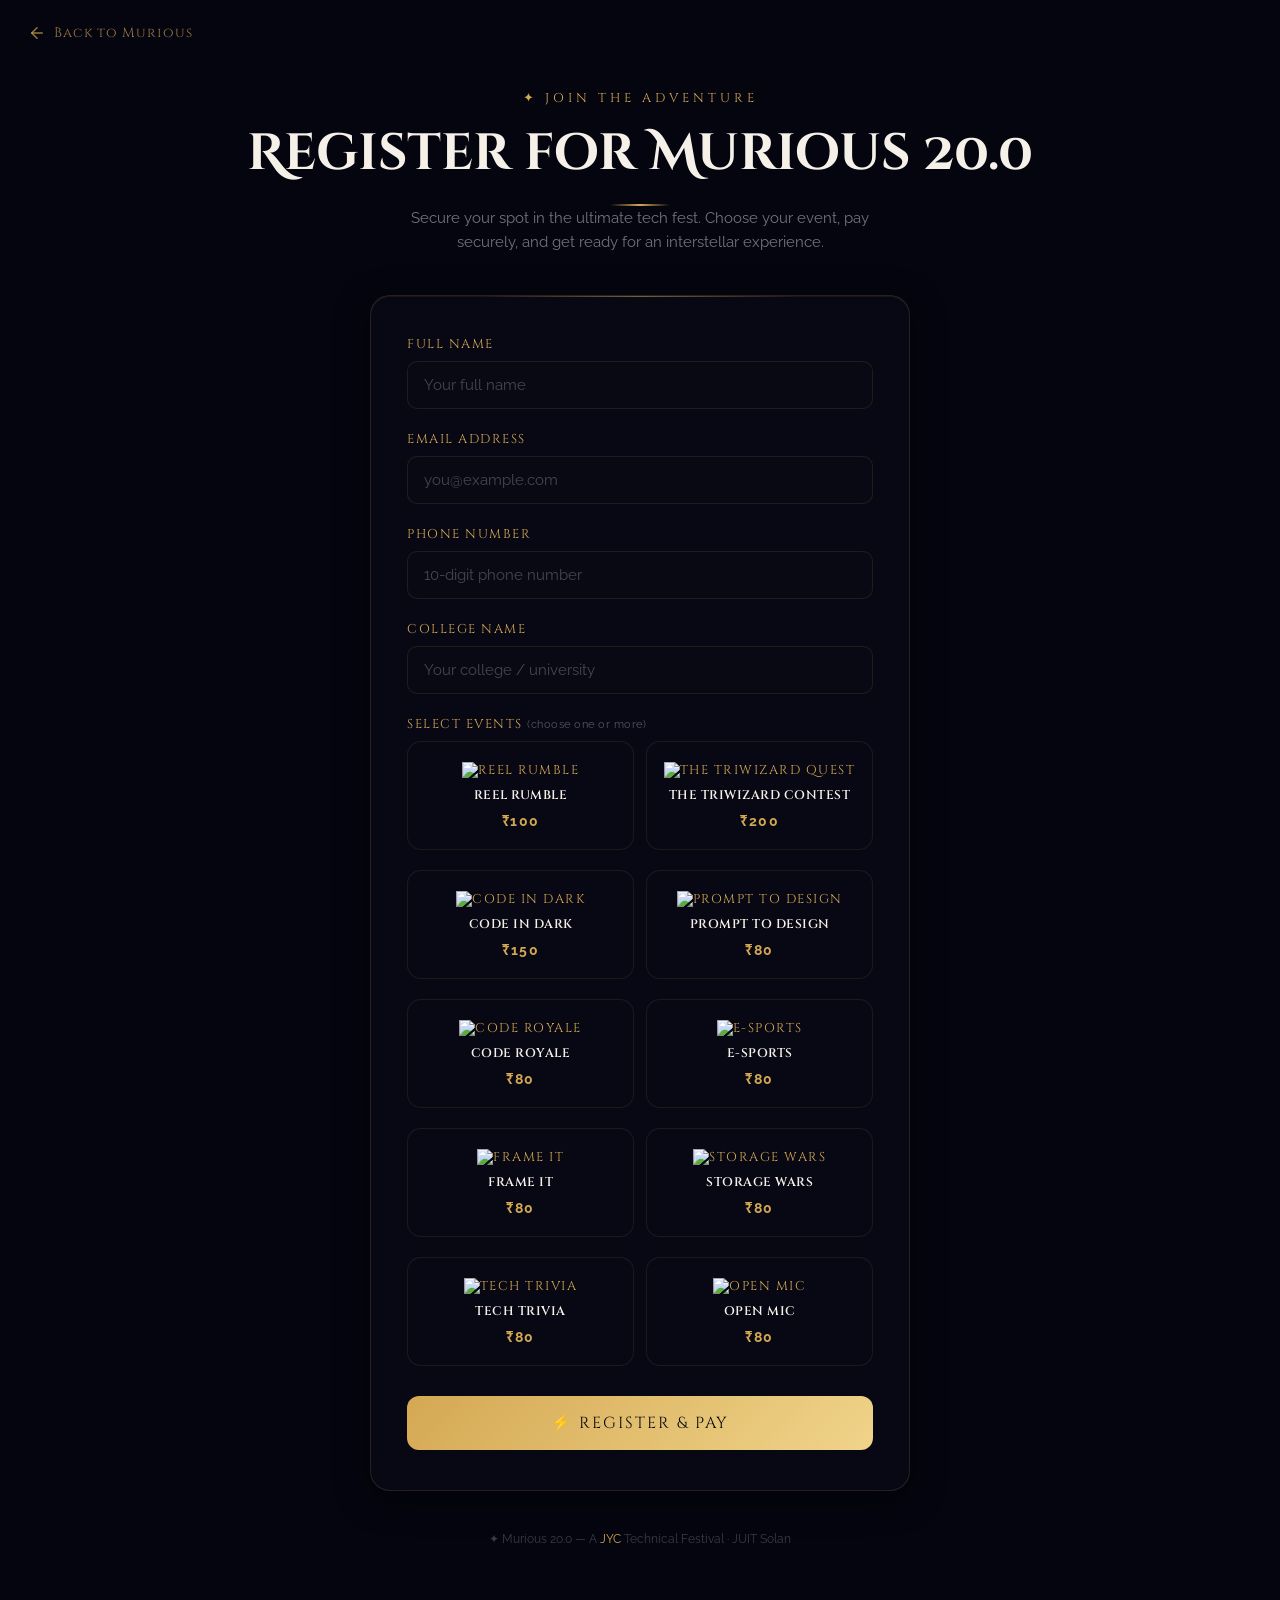
==== register.html @ 8a442b7a "added events to registration form" ====
<!DOCTYPE html>
<html lang="en">

<head>
    <meta charset="UTF-8">
    <meta name="viewport" content="width=device-width, initial-scale=1.0">
    <title>Register — Murious 20.0 | JUIT Tech Fest</title>
    <meta name="description"
        content="Register for Murious 20.0 events — Coding Contest, Hackathon, Robotics Challenge & more. Secure your spot now!">
    <link rel="preconnect" href="https://fonts.googleapis.com">
    <link rel="preconnect" href="https://fonts.gstatic.com" crossorigin>
    <link
        href="https://fonts.googleapis.com/css2?family=Cinzel+Decorative:wght@400;700;900&family=Cinzel:wght@400;600;700&family=Raleway:wght@300;400;500;600;700&display=swap"
        rel="stylesheet">
    <link rel="icon" type="image/svg+xml" href="assets/images/Murious Logo.svg">
    <link rel="stylesheet" href="css/register.css">
</head>

<body>

    <!-- Starfield Background -->
    <div class="starfield" id="starfield"></div>

    <!-- Page Content -->
    <div class="reg-page">

        <!-- Back to Home -->
        <a href="index.html" class="back-link">
            <svg width="18" height="18" viewBox="0 0 24 24" fill="none" stroke="currentColor" stroke-width="2"
                stroke-linecap="round" stroke-linejoin="round">
                <path d="M19 12H5" />
                <path d="M12 19l-7-7 7-7" />
            </svg>
            Back to Murious
        </a>

        <!-- Header -->
        <header class="reg-header">
            <span class="section-tag">✦ Join the Adventure</span>
            <h1 class="page-title">Register for Murious 20.0</h1>
            <div class="title-ornament"></div>
            <p class="page-subtitle">Secure your spot in the ultimate tech fest. Choose your event, pay securely, and
                get ready for an interstellar experience.</p>
        </header>

        <!-- Registration Form Card -->
        <div class="reg-card">

            <!-- Loading Overlay -->
            <div class="reg-loading-overlay" id="regLoading">
                <div class="reg-spinner"></div>
                <span>Processing Payment...</span>
            </div>

            <form id="registerForm" novalidate>
                <div class="form-group">
                    <label for="regName">Full Name</label>
                    <input type="text" id="regName" placeholder="Your full name" required>
                </div>

                <div class="form-group">
                    <label for="regEmail">Email Address</label>
                    <input type="email" id="regEmail" placeholder="you@example.com" required>
                </div>

                <div class="form-group">
                    <label for="regPhone">Phone Number</label>
                    <input type="tel" id="regPhone" placeholder="10-digit phone number" required>
                </div>

                <div class="form-group">
                    <label for="regCollege">College Name</label>
                    <input type="text" id="regCollege" placeholder="Your college / university" required>
                </div>

                <!-- Multi-Event Selection -->
                <div class="form-group">
                    <label>Select Events <span class="label-hint">(choose one or more)</span></label>
                    <div class="event-grid" id="eventGrid">
                        <label class="event-card" data-event="REEL RUMBLE" data-fee="150">
                            <input type="checkbox" name="events" value="REEL RUMBLE" data-fee="150">
                            <div class="event-card-inner">
                                <span class="event-icon"><img src="images\reel.png" alt="REEL RUMBLE" class="event-img"></span>
                                <span class="event-name">REEL RUMBLE</span>
                                <span class="event-fee">₹100</span>
                            </div>
                            <div class="event-check">✓</div>
                        </label>
                        <label class="event-card" data-event="the triwizard contest" data-fee="200">
                            <input type="checkbox" name="events" value="the triwizard contest" data-fee="200">
                            <div class="event-card-inner">
                                <span class="event-icon"><img src="images\TREASURE.png" alt="THE TRIWIZARD QUEST" class="event-img"></span>
                                <span class="event-name">the triwizard contest</span>
                                <span class="event-fee">₹200</span>
                            </div>
                            <div class="event-check">✓</div>
                        </label>
                        <label class="event-card" data-event="CODE IN DARK" data-fee="75">
                            <input type="checkbox" name="events" value="CODE IN DARK" data-fee="75">
                            <div class="event-card-inner">
                                <span class="event-icon"><img src="images\codeinblack.png" alt="CODE IN DARK" class="event-img"></span>
                                <span class="event-name">CODE IN DARK</span>
                                <span class="event-fee">₹150</span>
                            </div>
                            <div class="event-check">✓</div>
                        </label>
                        <label class="event-card" data-event="PROMPT TO DESIGN" data-fee="80">
                            <input type="checkbox" name="events" value="PROMPT TO DESIGN" data-fee="80">
                            <div class="event-card-inner">
                                <span class="event-icon"><img src="images\cloud.png" alt="PROMPT TO DESIGN" class="event-img"></span>
                                <span class="event-name">PROMPT TO DESIGN</span>
                                <span class="event-fee">₹80</span>
                            </div>
                            <div class="event-check">✓</div>
                             </label>
                              <label class="event-card" data-event="CODE ROYALE" data-fee="80">
                            <input type="checkbox" name="events" value="CODE ROYALE" data-fee="80">
                            <div class="event-card-inner">
                                <span class="event-icon"> <img src="images\laptop.png" alt="CODE ROYALE" class="event-img"></span>
                                <span class="event-name">CODE ROYALE</span>
                                <span class="event-fee">₹80</span>
                            </div>
                            <div class="event-check">✓</div>
                        </label>
                         <label class="event-card" data-event="E-SPORTS" data-fee="80">
                            <input type="checkbox" name="events" value="E-SPORTS" data-fee="80">
                            <div class="event-card-inner">
                                <span class="event-icon"> <img src="images\console.png" alt="E-SPORTS" class="event-img"></span>
                                <span class="event-name">E-SPORTS</span>
                                <span class="event-fee">₹80</span>
                            </div>
                            <div class="event-check">✓</div>
                        </label>
                        <label class="event-card" data-event="FRAME IT" data-fee="80">
                            <input type="checkbox" name="events" value="FRAME IT" data-fee="80">
                            <div class="event-card-inner">
                                <span class="event-icon"> <img src="images\camera.png" alt="FRAME IT" class="event-img"></span>
                                <span class="event-name">FRAME IT</span>
                                <span class="event-fee">₹80</span>
                            </div>
                            <div class="event-check">✓</div>
                        </label>
                        <label class="event-card" data-event="STORAGE WARS" data-fee="80">
                            <input type="checkbox" name="events" value="STORAGE WARS" data-fee="80">
                            <div class="event-card-inner">
                                <span class="event-icon"> <img src="images\sword.png" alt="STORAGE WARS" class="event-img"></span>
                                <span class="event-name">STORAGE WARS</span>
                                <span class="event-fee">₹80</span>
                            </div>
                            <div class="event-check">✓</div>
                        </label>
                        <label class="event-card" data-event="TECH TRIVIA" data-fee="80">
                            <input type="checkbox" name="events" value="TECH TRIVIA" data-fee="80">
                            <div class="event-card-inner">
                                <span class="event-icon"> <img src="images\camera.png" alt="TECH TRIVIA" class="event-img"></span>
                                <span class="event-name">TECH TRIVIA</span>
                                <span class="event-fee">₹80</span>
                            </div>
                            <div class="event-check">✓</div>
                        </label>
                        <label class="event-card" data-event="OPEN MIC" data-fee="80">
                            <input type="checkbox" name="events" value="OPEN MIC" data-fee="80">
                            <div class="event-card-inner">
                                <span class="event-icon"> <img src="images\openmic1.png" alt="OPEN MIC" class="event-img"></span>
                                <span class="event-name">OPEN MIC</span>
                                <span class="event-fee">₹80</span>
                            </div>
                            <div class="event-check">✓</div>
                        </label>
                        
                        
                        
                    </div>
                </div>

                <!-- Dynamic Total Fee Display -->
                <div class="fee-display" id="feeDisplay" style="display:none;">
                    <div class="fee-left">
                        <span class="fee-label">Total Fee</span>
                        <span class="fee-count" id="feeCount">0 events selected</span>
                    </div>
                    <span class="fee-amount" id="feeAmount">₹0</span>
                </div>

                <button type="submit" class="reg-submit" id="registerBtn">
                    <span class="btn-text">⚡ Register & Pay</span>
                    <span class="btn-magic">✦ Mischief Managed! ✦</span>
                </button>
            </form>
        </div>

        <!-- Toast Messages -->
        <div class="reg-message reg-message--success" id="regSuccess">
            <span class="reg-msg-icon">✦</span>
            <div>
                <strong>Registration Successful!</strong>
                <p>Your spot has been secured. Check your email for confirmation.</p>
            </div>
        </div>
        <div class="reg-message reg-message--error" id="regError">
            <span class="reg-msg-icon">⚠</span>
            <div>
                <strong>Payment Failed</strong>
                <p id="regErrorMsg">Something went wrong. Please try again.</p>
            </div>
        </div>

        <!-- Footer -->
        <footer class="reg-footer">
            <p>✦ Murious 20.0 — A <a href="https://jyc.co.in/" target="_blank">JYC</a> Technical Festival · JUIT Solan
            </p>
        </footer>

    </div>

    <!-- Firebase SDK -->
    <script src="https://www.gstatic.com/firebasejs/10.12.0/firebase-app-compat.js"></script>
    <script src="https://www.gstatic.com/firebasejs/10.12.0/firebase-firestore-compat.js"></script>
    <!-- Razorpay SDK -->
    <script src="https://checkout.razorpay.com/v1/checkout.js"></script>
    <!-- Registration Script -->
    <script src="js/register.js"></script>

</body>

</html>
---- css/register.css ----
/* ═══════════════════════════════════════════════════════
   MURIOUS 20.0 — Registration Page Styles
   Standalone page with same cinematic theme
   ═══════════════════════════════════════════════════════ */

/* ── Stars background animation ── */
@keyframes twinkle {

    0%,
    100% {
        opacity: 0.3;
    }

    50% {
        opacity: 1;
    }
}

@keyframes floatUp {
    0% {
        transform: translateY(0) scale(1);
        opacity: 0.6;
    }

    100% {
        transform: translateY(-100vh) scale(0);
        opacity: 0;
    }
}

@keyframes feeSlideIn {
    0% {
        opacity: 0;
        transform: translateY(8px);
    }

    100% {
        opacity: 1;
        transform: translateY(0);
    }
}

@keyframes feeGlow {

    0%,
    100% {
        box-shadow: 0 0 15px rgba(212, 168, 83, 0.2);
    }

    50% {
        box-shadow: 0 0 30px rgba(212, 168, 83, 0.5), 0 0 60px rgba(212, 168, 83, 0.15);
    }
}

@keyframes spin {
    to {
        transform: rotate(360deg);
    }
}

@keyframes slideInRight {
    0% {
        transform: translateX(120%);
        opacity: 0;
    }

    100% {
        transform: translateX(0);
        opacity: 1;
    }
}

@keyframes slideOutRight {
    0% {
        transform: translateX(0);
        opacity: 1;
    }

    100% {
        transform: translateX(120%);
        opacity: 0;
    }
}

@keyframes heroGlow {

    0%,
    100% {
        text-shadow: 0 0 20px rgba(212, 168, 83, 0.3);
    }

    50% {
        text-shadow: 0 0 40px rgba(212, 168, 83, 0.6), 0 0 80px rgba(212, 168, 83, 0.2);
    }
}

/* ── Base ── */
* {
    margin: 0;
    padding: 0;
    box-sizing: border-box;
}

body {
    font-family: 'Raleway', sans-serif;
    background: #050510;
    color: #e8e4df;
    min-height: 100vh;
    overflow-x: hidden;
    position: relative;
}

/* ── Starfield Background ── */
.starfield {
    position: fixed;
    top: 0;
    left: 0;
    width: 100%;
    height: 100%;
    z-index: 0;
    pointer-events: none;
    overflow: hidden;
}

.star {
    position: absolute;
    width: 2px;
    height: 2px;
    background: #fff;
    border-radius: 50%;
    animation: twinkle var(--duration, 3s) ease-in-out infinite;
    animation-delay: var(--delay, 0s);
    opacity: 0.3;
}

.star.large {
    width: 3px;
    height: 3px;
    box-shadow: 0 0 6px 1px rgba(212, 168, 83, 0.4);
}

/* ── Floating particles ── */
.particle {
    position: fixed;
    width: 4px;
    height: 4px;
    background: radial-gradient(circle, rgba(212, 168, 83, 0.6), transparent);
    border-radius: 50%;
    animation: floatUp var(--speed, 12s) linear infinite;
    animation-delay: var(--delay, 0s);
    z-index: 0;
    pointer-events: none;
}

/* ── Page wrapper ── */
.reg-page {
    position: relative;
    z-index: 1;
    display: flex;
    flex-direction: column;
    align-items: center;
    min-height: 100vh;
    padding: 30px 20px 60px;
}

/* ── Back to Home link ── */
.back-link {
    position: absolute;
    top: 24px;
    left: 28px;
    display: flex;
    align-items: center;
    gap: 8px;
    font-family: 'Cinzel', serif;
    font-size: 0.85rem;
    color: rgba(212, 168, 83, 0.7);
    text-decoration: none;
    transition: all 0.3s;
    letter-spacing: 1px;
    z-index: 10;
}

.back-link:hover {
    color: #f0d48a;
    transform: translateX(-3px);
}

.back-link svg {
    transition: transform 0.3s;
}

.back-link:hover svg {
    transform: translateX(-4px);
}

/* ── Page Header ── */
.reg-header {
    text-align: center;
    margin-top: 60px;
    margin-bottom: 40px;
}

.reg-header .section-tag {
    font-family: 'Cinzel', serif;
    font-size: 0.8rem;
    letter-spacing: 4px;
    text-transform: uppercase;
    color: #d4a853;
    margin-bottom: 12px;
    display: block;
}

.reg-header .page-title {
    font-family: 'Cinzel Decorative', serif;
    font-size: clamp(2rem, 5vw, 3.2rem);
    color: #f5f0e8;
    font-weight: 700;
    margin-bottom: 8px;
    animation: heroGlow 4s ease-in-out infinite;
}

.reg-header .page-subtitle {
    font-size: 0.95rem;
    color: rgba(156, 163, 175, 0.7);
    max-width: 500px;
    margin: 0 auto;
    line-height: 1.6;
}

.title-ornament {
    width: 60px;
    height: 2px;
    background: linear-gradient(90deg, transparent, #d4a853, transparent);
    margin: 16px auto 0;
    border-radius: 2px;
}

/* ── Form Card ── */
.reg-card {
    width: 100%;
    max-width: 540px;
    background: rgba(12, 12, 25, 0.65);
    border: 1px solid rgba(212, 168, 83, 0.15);
    border-radius: 20px;
    padding: 40px 36px;
    backdrop-filter: blur(20px);
    -webkit-backdrop-filter: blur(20px);
    box-shadow:
        0 8px 32px rgba(0, 0, 0, 0.6),
        inset 0 1px 0 rgba(212, 168, 83, 0.08);
    position: relative;
    overflow: hidden;
    transition: border-color 0.4s, box-shadow 0.4s;
}

.reg-card:hover {
    border-color: rgba(212, 168, 83, 0.3);
    box-shadow:
        0 12px 48px rgba(0, 0, 0, 0.7),
        0 0 30px rgba(212, 168, 83, 0.06),
        inset 0 1px 0 rgba(212, 168, 83, 0.12);
}

/* Card glow accent line */
.reg-card::before {
    content: '';
    position: absolute;
    top: 0;
    left: 50%;
    transform: translateX(-50%);
    width: 60%;
    height: 1px;
    background: linear-gradient(90deg, transparent, rgba(212, 168, 83, 0.5), transparent);
}

/* ── Form Groups ── */
.form-group {
    margin-bottom: 22px;
}

.form-group label {
    display: block;
    font-family: 'Cinzel', serif;
    font-size: 0.8rem;
    letter-spacing: 1.5px;
    text-transform: uppercase;
    color: #d4a853;
    margin-bottom: 8px;
}

.form-group input,
.form-group select {
    width: 100%;
    padding: 14px 16px;
    background: rgba(10, 10, 20, 0.7);
    border: 1px solid rgba(212, 168, 83, 0.12);
    border-radius: 10px;
    color: #e8e4df;
    font-family: 'Raleway', sans-serif;
    font-size: 0.95rem;
    transition: all 0.3s;
    outline: none;
}

.form-group input::placeholder {
    color: rgba(156, 163, 175, 0.4);
}

.form-group input:focus,
.form-group select:focus {
    border-color: rgba(212, 168, 83, 0.5);
    box-shadow: 0 0 16px rgba(212, 168, 83, 0.1);
    background: rgba(10, 10, 20, 0.9);
}

.form-group input.invalid {
    border-color: rgba(239, 68, 68, 0.6);
    box-shadow: 0 0 12px rgba(239, 68, 68, 0.1);
}

/* ── Label hint ── */
.label-hint {
    font-family: 'Raleway', sans-serif;
    font-size: 0.7rem;
    font-weight: 400;
    letter-spacing: 0.5px;
    text-transform: none;
    color: rgba(156, 163, 175, 0.5);
}

/* ── Event Checkbox Cards Grid ── */
.event-grid {
    display: grid;
    grid-template-columns: 1fr 1fr;
    gap: 12px;
}

.event-card {
    position: relative;
    cursor: pointer;
    display: block;
    text-transform: none;
    letter-spacing: 0;
    margin: 0;
}

.event-card input[type="checkbox"] {
    position: absolute;
    opacity: 0;
    width: 0;
    height: 0;
    pointer-events: none;
}

.event-card-inner {
    display: flex;
    flex-direction: column;
    align-items: center;
    gap: 8px;
    padding: 20px 12px;
    background: rgba(10, 10, 20, 0.6);
    border: 1px solid rgba(212, 168, 83, 0.1);
    border-radius: 14px;
    transition: all 0.3s cubic-bezier(0.25, 0.46, 0.45, 0.94);
    text-align: center;
}

.event-card:hover .event-card-inner {
    border-color: rgba(212, 168, 83, 0.3);
    background: rgba(10, 10, 20, 0.8);
    transform: translateY(-2px);
}

.event-card input:checked~.event-card-inner {
    border-color: rgba(212, 168, 83, 0.6);
    background: rgba(212, 168, 83, 0.08);
    box-shadow: 0 0 20px rgba(212, 168, 83, 0.12), inset 0 0 20px rgba(212, 168, 83, 0.04);
}

/* .event-icon {
    font-size: 1.8rem;
    line-height: 1; */
   .event-icon img {
    width: 45px;
    height: 45px;
    object-fit: contain;
}


.event-name {
    font-family: 'Cinzel', serif;
    font-size: 0.78rem;
    font-weight: 600;
    color: #f5f0e8;
    letter-spacing: 0.5px;
}

.event-fee {
    font-family: 'Raleway', sans-serif;
    font-size: 0.9rem;
    font-weight: 700;
    color: #d4a853;
}

/* Checkmark badge */
.event-check {
    position: absolute;
    top: 8px;
    right: 8px;
    width: 22px;
    height: 22px;
    border-radius: 50%;
    background: #d4a853;
    color: #0a0a0f;
    font-size: 0.75rem;
    font-weight: 700;
    display: flex;
    align-items: center;
    justify-content: center;
    opacity: 0;
    transform: scale(0.5);
    transition: all 0.25s cubic-bezier(0.34, 1.56, 0.64, 1);
}

.event-card input:checked~.event-check {
    opacity: 1;
    transform: scale(1);
}

/* Error state for event grid */
.event-grid.invalid .event-card-inner {
    border-color: rgba(239, 68, 68, 0.4);
}

/* ── Fee Display (Total) ── */
.fee-display {
    display: flex;
    align-items: center;
    justify-content: space-between;
    padding: 16px 20px;
    background: rgba(212, 168, 83, 0.06);
    border: 1px solid rgba(212, 168, 83, 0.2);
    border-radius: 12px;
    margin-bottom: 24px;
    animation: feeGlow 3s ease-in-out infinite;
}

.fee-left {
    display: flex;
    flex-direction: column;
    gap: 2px;
}

.fee-label {
    font-family: 'Cinzel', serif;
    font-size: 0.85rem;
    letter-spacing: 1px;
    color: rgba(212, 168, 83, 0.8);
}

.fee-count {
    font-family: 'Raleway', sans-serif;
    font-size: 0.72rem;
    color: rgba(156, 163, 175, 0.5);
    letter-spacing: 0.5px;
}

.fee-amount {
    font-family: 'Cinzel Decorative', serif;
    font-size: 1.6rem;
    font-weight: 700;
    color: #f0d48a;
    text-shadow: 0 0 20px rgba(212, 168, 83, 0.3);
    transition: all 0.3s;
}

/* ── Submit Button ── */
.reg-submit {
    width: 100%;
    padding: 16px 32px;
    font-family: 'Cinzel', serif;
    font-size: 1rem;
    letter-spacing: 2px;
    text-transform: uppercase;
    color: #0a0a0f;
    background: linear-gradient(135deg, #d4a853, #f0d48a, #d4a853);
    background-size: 200% 200%;
    border: none;
    border-radius: 12px;
    cursor: pointer;
    position: relative;
    overflow: hidden;
    transition: all 0.4s;
}

.reg-submit:hover {
    background-position: 100% 50%;
    box-shadow: 0 4px 24px rgba(212, 168, 83, 0.4);
    transform: translateY(-2px);
}

.reg-submit:active {
    transform: translateY(0);
}

.reg-submit .btn-text {
    position: relative;
    z-index: 1;
    transition: opacity 0.3s;
}

.reg-submit .btn-magic {
    position: absolute;
    top: 50%;
    left: 50%;
    transform: translate(-50%, -50%);
    opacity: 0;
    transition: opacity 0.3s;
    white-space: nowrap;
}

.reg-submit.submitted .btn-text {
    opacity: 0;
}

.reg-submit.submitted .btn-magic {
    opacity: 1;
}

/* ── Loading Overlay ── */
.reg-loading-overlay {
    position: absolute;
    top: 0;
    left: 0;
    right: 0;
    bottom: 0;
    background: rgba(5, 5, 16, 0.85);
    backdrop-filter: blur(5px);
    display: flex;
    flex-direction: column;
    align-items: center;
    justify-content: center;
    gap: 16px;
    border-radius: 20px;
    z-index: 50;
    opacity: 0;
    pointer-events: none;
    transition: opacity 0.3s;
}

.reg-loading-overlay.active {
    opacity: 1;
    pointer-events: all;
}

.reg-spinner {
    width: 40px;
    height: 40px;
    border: 3px solid rgba(212, 168, 83, 0.15);
    border-top-color: #d4a853;
    border-radius: 50%;
    animation: spin 0.8s linear infinite;
}

.reg-loading-overlay span {
    font-family: 'Cinzel', serif;
    font-size: 0.85rem;
    color: #d4a853;
    letter-spacing: 2px;
}

/* ── Toast Messages ── */
.reg-message {
    position: fixed;
    top: 28px;
    right: 28px;
    display: flex;
    align-items: center;
    gap: 14px;
    padding: 18px 24px;
    border-radius: 14px;
    backdrop-filter: blur(20px);
    z-index: 100;
    transform: translateX(120%);
    transition: transform 0.4s cubic-bezier(0.34, 1.56, 0.64, 1);
    max-width: 400px;
}

.reg-message.active {
    transform: translateX(0);
}

.reg-message--success {
    background: rgba(16, 185, 129, 0.15);
    border: 1px solid rgba(16, 185, 129, 0.3);
}

.reg-message--error {
    background: rgba(239, 68, 68, 0.15);
    border: 1px solid rgba(239, 68, 68, 0.3);
}

.reg-msg-icon {
    font-size: 1.5rem;
    flex-shrink: 0;
}

.reg-message--success .reg-msg-icon {
    color: #10b981;
}

.reg-message--error .reg-msg-icon {
    color: #ef4444;
}

.reg-message strong {
    display: block;
    font-size: 0.95rem;
    margin-bottom: 3px;
    color: #f5f0e8;
}

.reg-message p {
    font-size: 0.82rem;
    color: rgba(156, 163, 175, 0.8);
    line-height: 1.4;
    margin: 0;
}

/* ── Footer ── */
.reg-footer {
    margin-top: auto;
    padding-top: 40px;
    text-align: center;
    font-size: 0.78rem;
    color: rgba(156, 163, 175, 0.35);
}

.reg-footer a {
    color: #d4a853;
    text-decoration: none;
    transition: color 0.3s;
}

.reg-footer a:hover {
    color: #f0d48a;
}

/* ── Responsive ── */
@media (max-width: 600px) {
    .reg-page {
        padding: 20px 14px 40px;
    }

    .reg-header {
        margin-top: 50px;
    }

    .back-link {
        top: 16px;
        left: 16px;
        font-size: 0.78rem;
    }

    .reg-card {
        padding: 28px 20px;
        border-radius: 16px;
    }

    .fee-display {
        flex-direction: column;
        gap: 6px;
        text-align: center;
    }

    .event-grid {
        grid-template-columns: 1fr;
    }

    .reg-message {
        top: auto;
        bottom: 20px;
        right: 12px;
        left: 12px;
        max-width: none;
    }
}
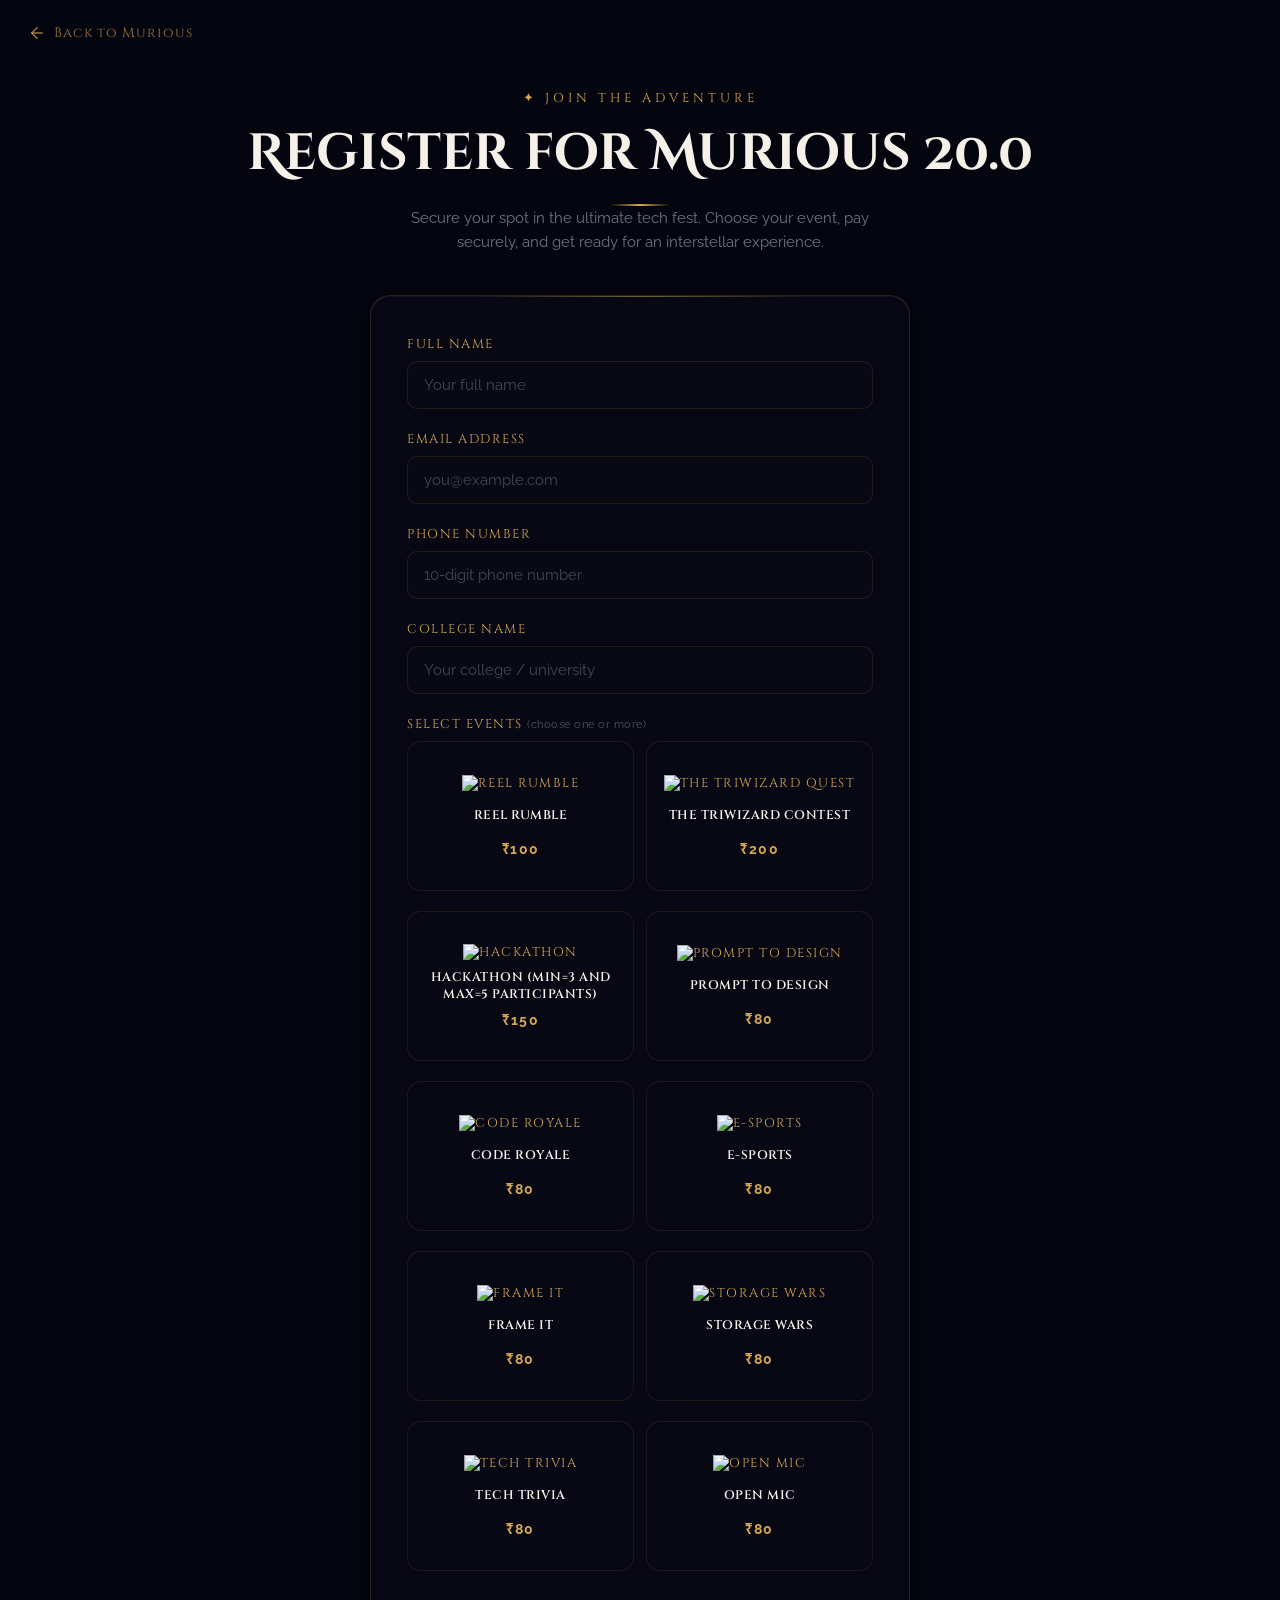
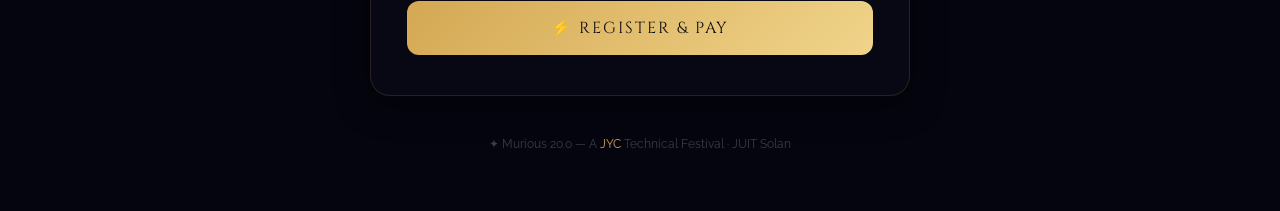
==== commit 033af7db: "included hackathon in events" ====
--- a/register.html
+++ b/register.html
@@ -95,11 +95,11 @@
                             </div>
                             <div class="event-check">✓</div>
                         </label>
-                        <label class="event-card" data-event="CODE IN DARK" data-fee="75">
-                            <input type="checkbox" name="events" value="CODE IN DARK" data-fee="75">
-                            <div class="event-card-inner">
-                                <span class="event-icon"><img src="images\codeinblack.png" alt="CODE IN DARK" class="event-img"></span>
-                                <span class="event-name">CODE IN DARK</span>
+                        <label class="event-card" data-event="HACKATHON" data-fee="75">
+                            <input type="checkbox" name="events" value="HACKATHON" data-fee="75">
+                            <div class="event-card-inner">
+                                <span class="event-icon"><img src="images\codeinblack.png" alt="HACKATHON" class="event-img"></span>
+                                <span class="event-name">HACKATHON (MIN=3 AND MAX=5 participants) </span>
                                 <span class="event-fee">₹150</span>
                             </div>
                             <div class="event-check">✓</div>
@@ -152,7 +152,7 @@
                         <label class="event-card" data-event="TECH TRIVIA" data-fee="80">
                             <input type="checkbox" name="events" value="TECH TRIVIA" data-fee="80">
                             <div class="event-card-inner">
-                                <span class="event-icon"> <img src="images\camera.png" alt="TECH TRIVIA" class="event-img"></span>
+                                <span class="event-icon"> <img src="images\QUIZ.png" alt="TECH TRIVIA" class="event-img"></span>
                                 <span class="event-name">TECH TRIVIA</span>
                                 <span class="event-fee">₹80</span>
                             </div>
--- a/css/register.css
+++ b/css/register.css
@@ -356,8 +356,10 @@
     display: flex;
     flex-direction: column;
     align-items: center;
+    justify-content: center;   /* NEW */
     gap: 8px;
     padding: 20px 12px;
+    height: 150px;             /* NEW */
     background: rgba(10, 10, 20, 0.6);
     border: 1px solid rgba(212, 168, 83, 0.1);
     border-radius: 14px;
@@ -381,10 +383,13 @@
     font-size: 1.8rem;
     line-height: 1; */
    .event-icon img {
-    width: 45px;
-    height: 45px;
+    width: 50px;
+    height: 50px;
     object-fit: contain;
-}
+    flex-shrink: 0;
+}
+
+
 
 
 .event-name {
@@ -393,6 +398,10 @@
     font-weight: 600;
     color: #f5f0e8;
     letter-spacing: 0.5px;
+    min-height: 32px;   /* NEW */
+    display: flex;
+    align-items: center;
+    justify-content: center;
 }
 
 .event-fee {
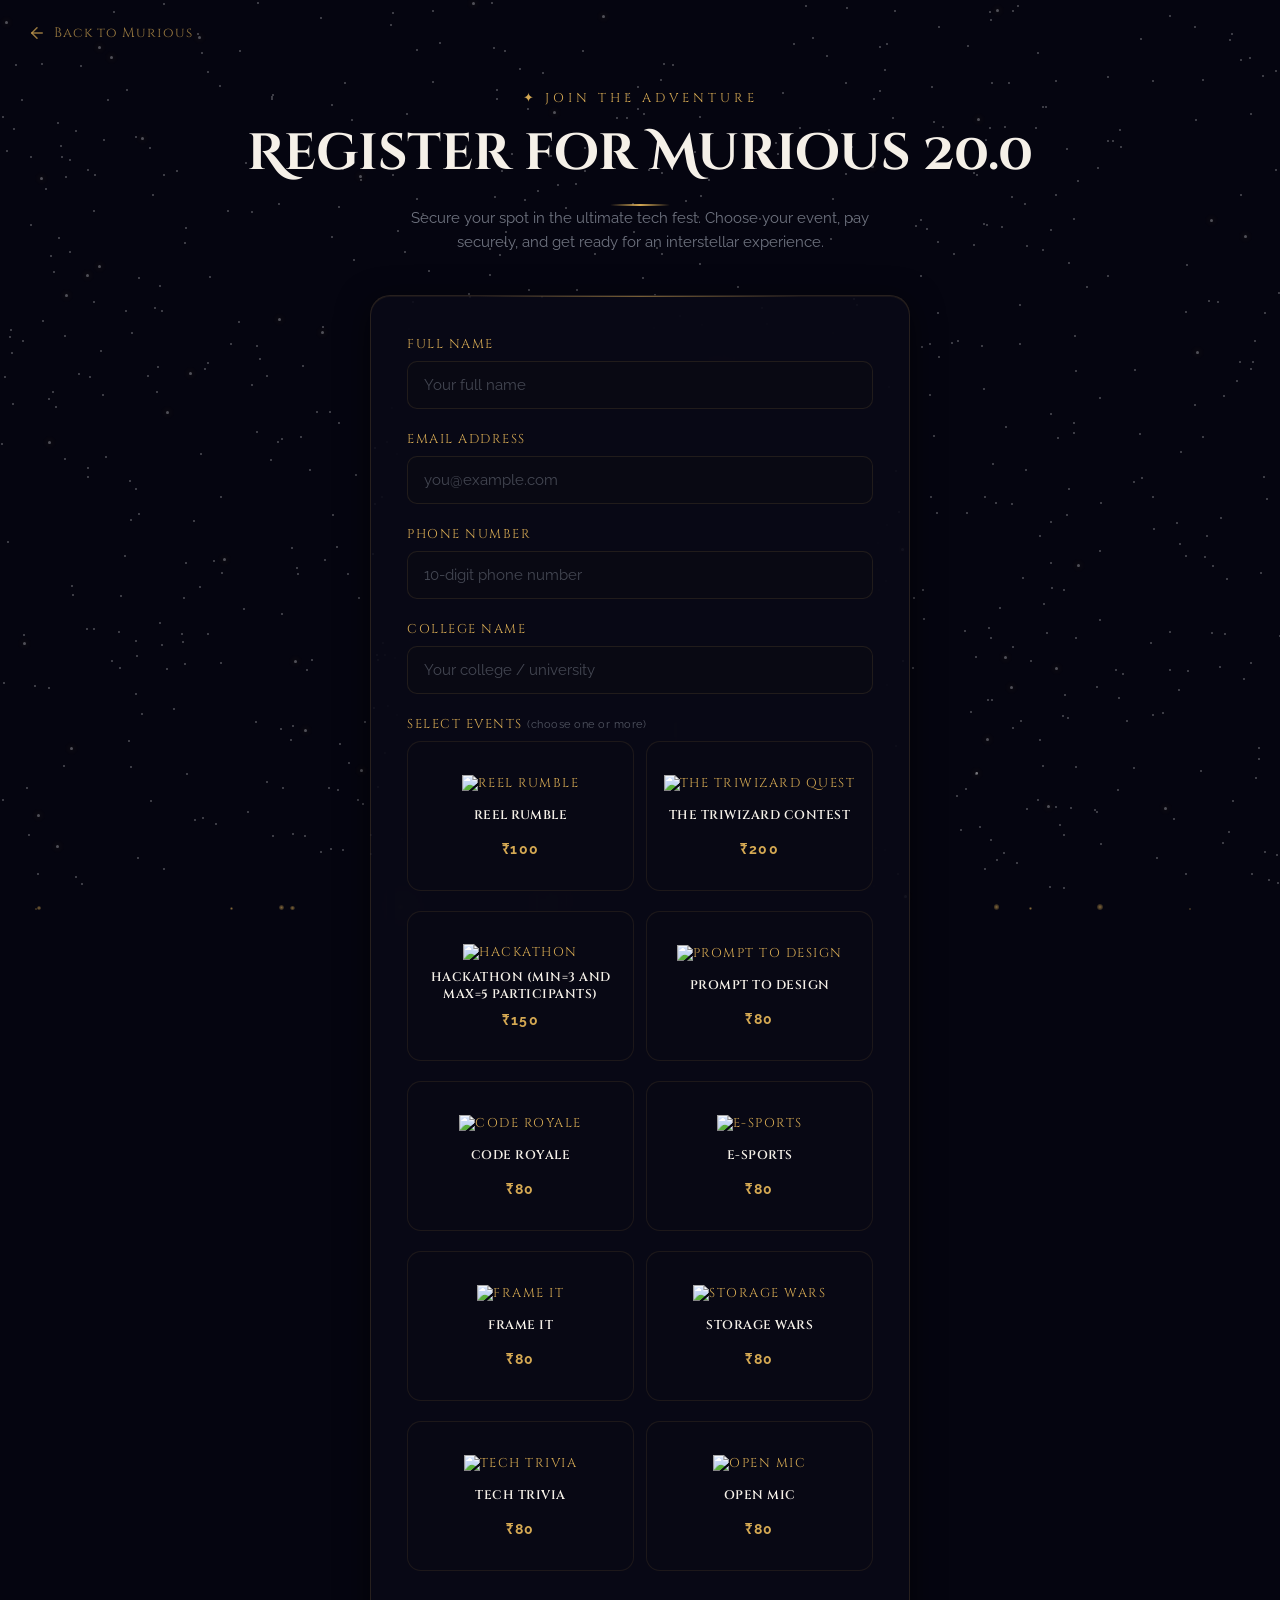
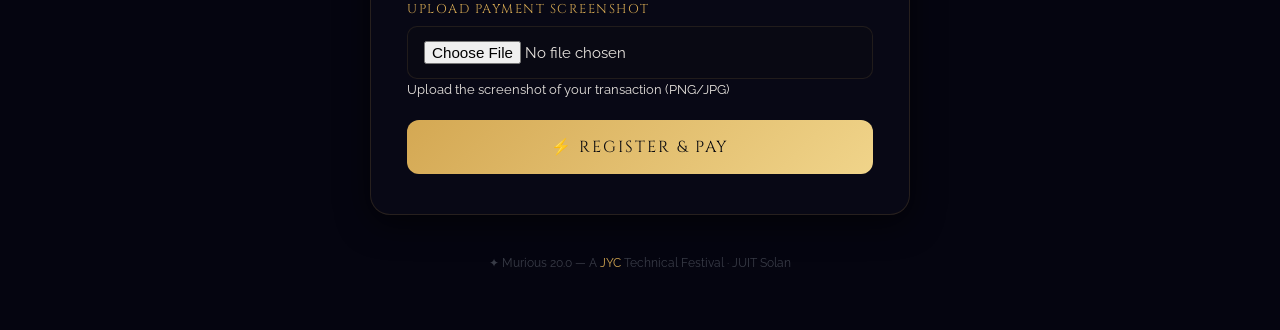
==== commit bcfa8d9a: "added screenshot uploading option in registration section." ====
--- a/register.html
+++ b/register.html
@@ -181,7 +181,23 @@
                     </div>
                     <span class="fee-amount" id="feeAmount">₹0</span>
                 </div>
-
+                <!-- Transaction Screenshot Upload -->
+<div class="form-group">
+    <label for="paymentSS">Upload Payment Screenshot</label>
+
+    <input type="file"
+           id="paymentSS"
+           name="paymentScreenshot"
+           accept="image/png, image/jpeg, image/jpg"
+           required>
+
+    <small class="upload-hint">
+        Upload the screenshot of your transaction (PNG/JPG)
+    </small>
+
+    <img id="previewImage"
+         style="display:none; max-width:180px; margin-top:10px; border-radius:8px;">
+</div>
                 <button type="submit" class="reg-submit" id="registerBtn">
                     <span class="btn-text">⚡ Register & Pay</span>
                     <span class="btn-magic">✦ Mischief Managed! ✦</span>
@@ -216,6 +232,7 @@
     <!-- Firebase SDK -->
     <script src="https://www.gstatic.com/firebasejs/10.12.0/firebase-app-compat.js"></script>
     <script src="https://www.gstatic.com/firebasejs/10.12.0/firebase-firestore-compat.js"></script>
+    <script src="https://www.gstatic.com/firebasejs/10.12.0/firebase-storage-compat.js"></script>
     <!-- Razorpay SDK -->
     <script src="https://checkout.razorpay.com/v1/checkout.js"></script>
     <!-- Registration Script -->
--- a/css/register.css
+++ b/css/register.css
@@ -693,4 +693,8 @@
         left: 12px;
         max-width: none;
     }
+    .upload-hint{
+    font-size:12px;
+    opacity:0.7;
+}
 }
